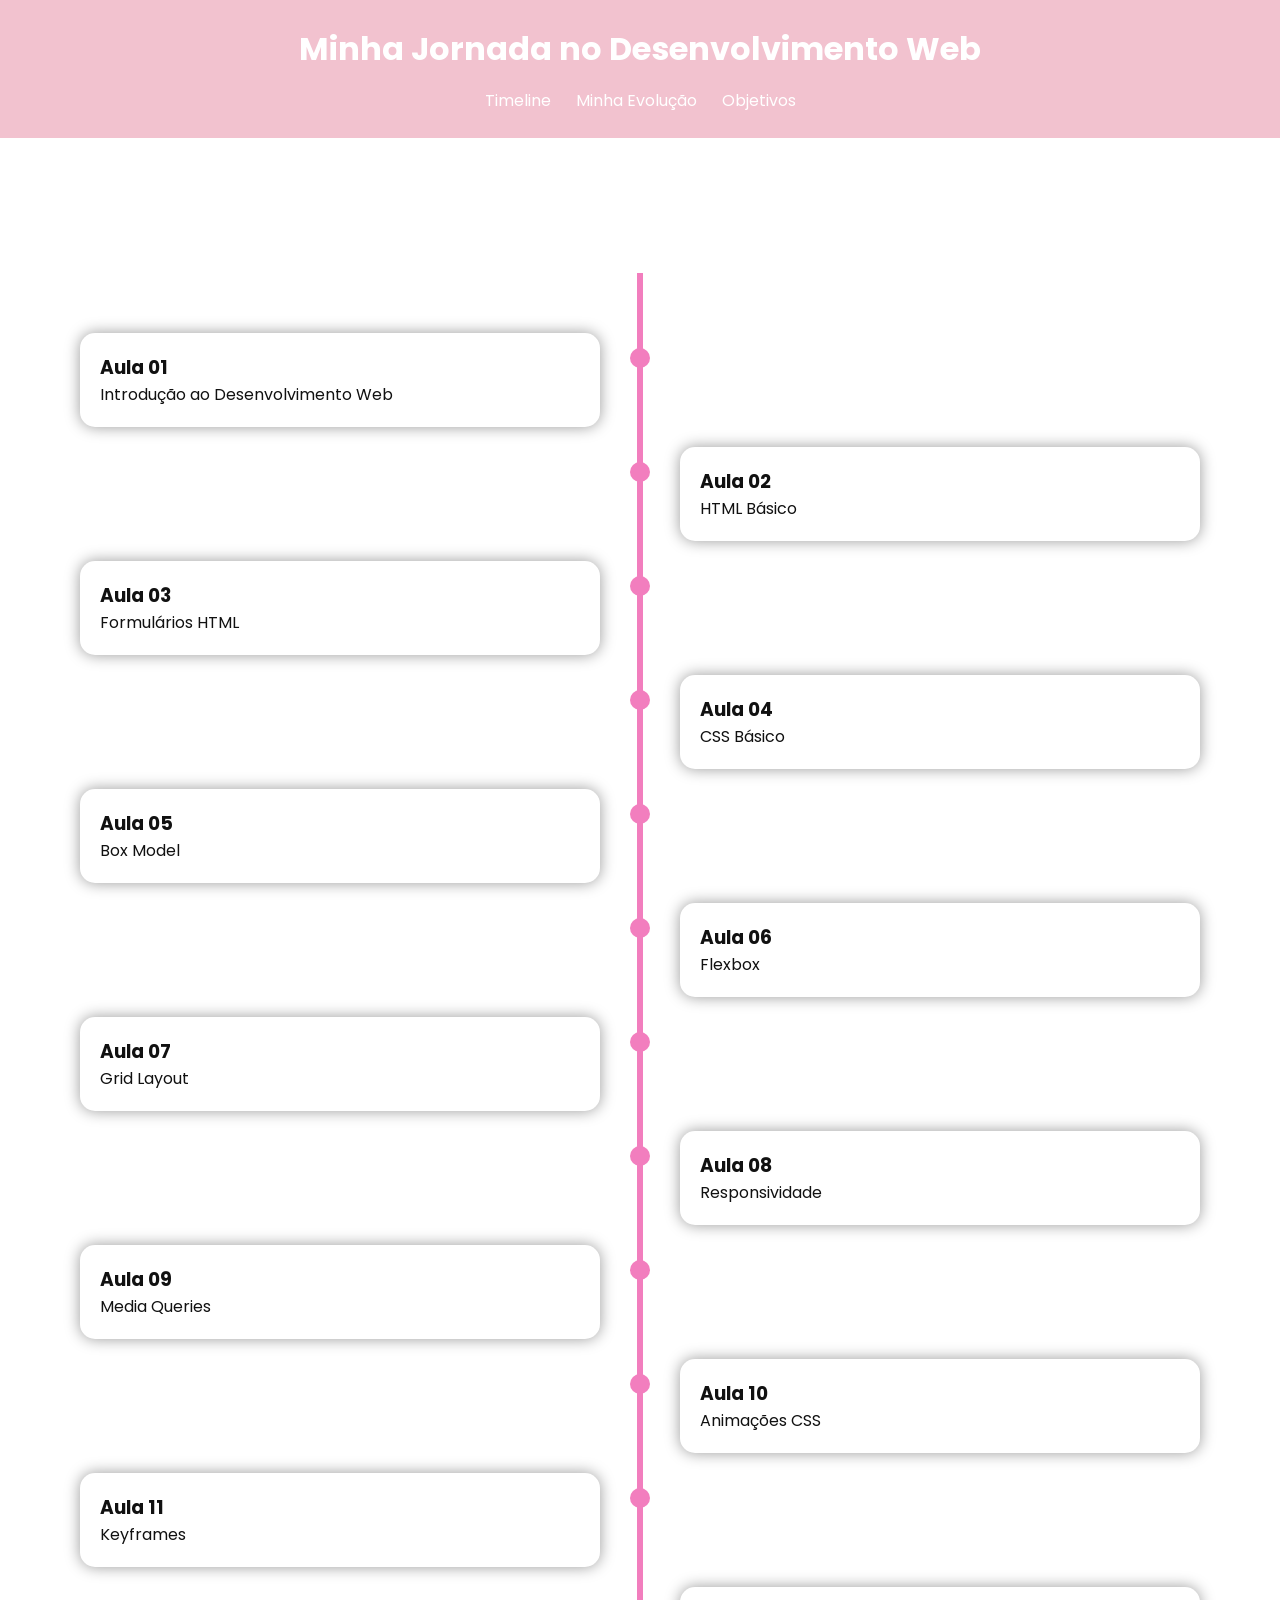
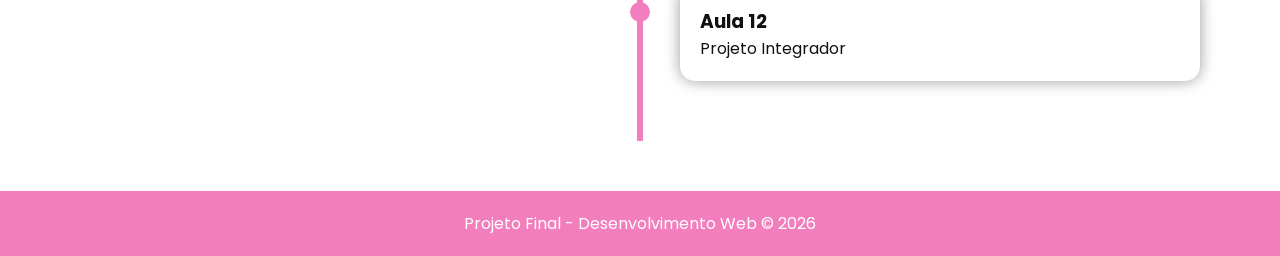
==== index.html @ 27637307 "first commit" ====
<!DOCTYPE html>
<html lang="pt-BR">
<head>
    <meta charset="UTF-8">
    <meta name="viewport" content="width=device-width, initial-scale=1.0">
    <title>Minha Evolução em Desenvolvimento Web</title>

    <link rel="stylesheet" href="style.css">

    <link rel="preconnect" href="https://fonts.googleapis.com">
    <link href="https://fonts.googleapis.com/css2?family=Poppins:wght@300;400;600;700&display=swap" rel="stylesheet">
</head>
<body>

<header>
    <h1>Minha Jornada no Desenvolvimento Web</h1>

    <nav>
        <a href="#timeline">Timeline</a>
        <a href="minha.html">Minha Evolução</a>
        <a href="objetivos.html">Objetivos</a>
    </nav>
</header>

<main>



<section id="timeline">
<br>
<br>
    <h2 class="titulo">Linha do Tempo do Semestre</h2>

    <div class="timeline">

        <article class="container left">
            <div class="content">
                <h3>Aula 01</h3>
                <p>Introdução ao Desenvolvimento Web</p>
            </div>
        </article>

        <article class="container right">
            <div class="content">
                <h3>Aula 02</h3>
                <p>HTML Básico</p>
            </div>
        </article>

        <article class="container left">
            <div class="content">
                <h3>Aula 03</h3>
                <p>Formulários HTML</p>
            </div>
        </article>

        <article class="container right">
            <div class="content">
                <h3>Aula 04</h3>
                <p>CSS Básico</p>
            </div>
        </article>

        <article class="container left">
            <div class="content">
                <h3>Aula 05</h3>
                <p>Box Model</p>
            </div>
        </article>

        <article class="container right">
            <div class="content">
                <h3>Aula 06</h3>
                <p>Flexbox</p>
            </div>
        </article>

        <article class="container left">
            <div class="content">
                <h3>Aula 07</h3>
                <p>Grid Layout</p>
            </div>
        </article>

        <article class="container right">
            <div class="content">
                <h3>Aula 08</h3>
                <p>Responsividade</p>
            </div>
        </article>

        <article class="container left">
            <div class="content">
                <h3>Aula 09</h3>
                <p>Media Queries</p>
            </div>
        </article>

        <article class="container right">
            <div class="content">
                <h3>Aula 10</h3>
                <p>Animações CSS</p>
            </div>
        </article>

        <article class="container left">
            <div class="content">
                <h3>Aula 11</h3>
                <p>Keyframes</p>
            </div>
        </article>

        <article class="container right">
            <div class="content">
                <h3>Aula 12</h3>
                <p>Projeto Integrador</p>
            </div>
        </article>

    </div>

</section>
<br>
<br>
</main>

<footer>
    <p>Projeto Final - Desenvolvimento Web © 2026</p>
</footer>

</body>
</html>
---- style.css ----
* {
  margin: 0;
  padding: 0;
  box-sizing: border-box;
  scroll-behavior: smooth;
}

body {
  font-family: 'Poppins', sans-serif;

  background-image: url("https://i.pinimg.com/736x/f0/92/5a/f0925a8958ac8ea048b98f828a087882.jpg");

  background-size: cover; 
  background-position: center; 
  background-repeat: no-repeat; 
  background-attachment: fixed; 

  color: white;
}

header {
  background: #F2C2CF;
  padding: 25px;
  text-align: center;
  position: sticky;
  top: 0;
  z-index: 100;
}

header h1 {
  margin-bottom: 15px;
}

nav {
  display: flex;
  justify-content: center;
  gap: 25px;
}

nav a {
  color: white;
  text-decoration: none;
  transition: .3s;
}

nav a:hover {
  color: #F27EBE;
}

.hero {
  text-align: center;
  padding: 80px 20px;
  animation: fadeIn 2s;
}

.titulo {
  text-align: center;
  margin-bottom: 50px;
}

.timeline {
  position: relative;
  max-width: 1200px;
  margin: auto;
  padding: 50px 0;
}

.timeline::after {
  content: '';
  position: absolute;
  width: 6px;
  background: #F27EBE;
  top: 0;
  bottom: 0;
  left: 50%;
  margin-left: -3px;
}

.container {
  padding: 10px 40px;
  position: relative;
  width: 50%;
}

.content {
  background: white;
  color: #111;
  padding: 20px;
  border-radius: 15px;
  box-shadow: 0 0 15px rgba(0, 0, 0, .4);
  animation: slideIn 1.5s;
}

.left {
  left: 0;
}

.right {
  left: 50%;
}

.container::after {
  content: '';
  position: absolute;
  width: 20px;
  height: 20px;
  background: #F27EBE;
  border-radius: 50%;
  top: 25px;
  right: -10px;
  animation: pulse 2s infinite;
}

.right::after {
  left: -10px;
}

footer {
  text-align: center;
  background: #F27EBE;
  padding: 20px;
}



@keyframes fadeIn {
  from {
    opacity: 0;
  }

  to {
    opacity: 1;
  }
}

@keyframes slideIn {
  from {
    transform: translateY(50px);
    opacity: 0;
  }

  to {
    transform: translateY(0);
    opacity: 1;
  }
}

@keyframes pulse {
  0% {
    transform: scale(1);
  }

  50% {
    transform: scale(1.3);
  }

  100% {
    transform: scale(1);
  }
}



@media(max-width:1023px) {

  .cards {
    flex-direction: column;
    align-items: center;
  }
}



@media(max-width:767px) {

  .timeline::after {
    left: 30px;
  }

  .container {
    width: 100%;
    padding-left: 70px;
    padding-right: 20px;
  }

  .right {
    left: 0;
  }

  .left::after,
  .right::after {
    left: 20px;
  }

  nav {
    flex-direction: column;
  }
}
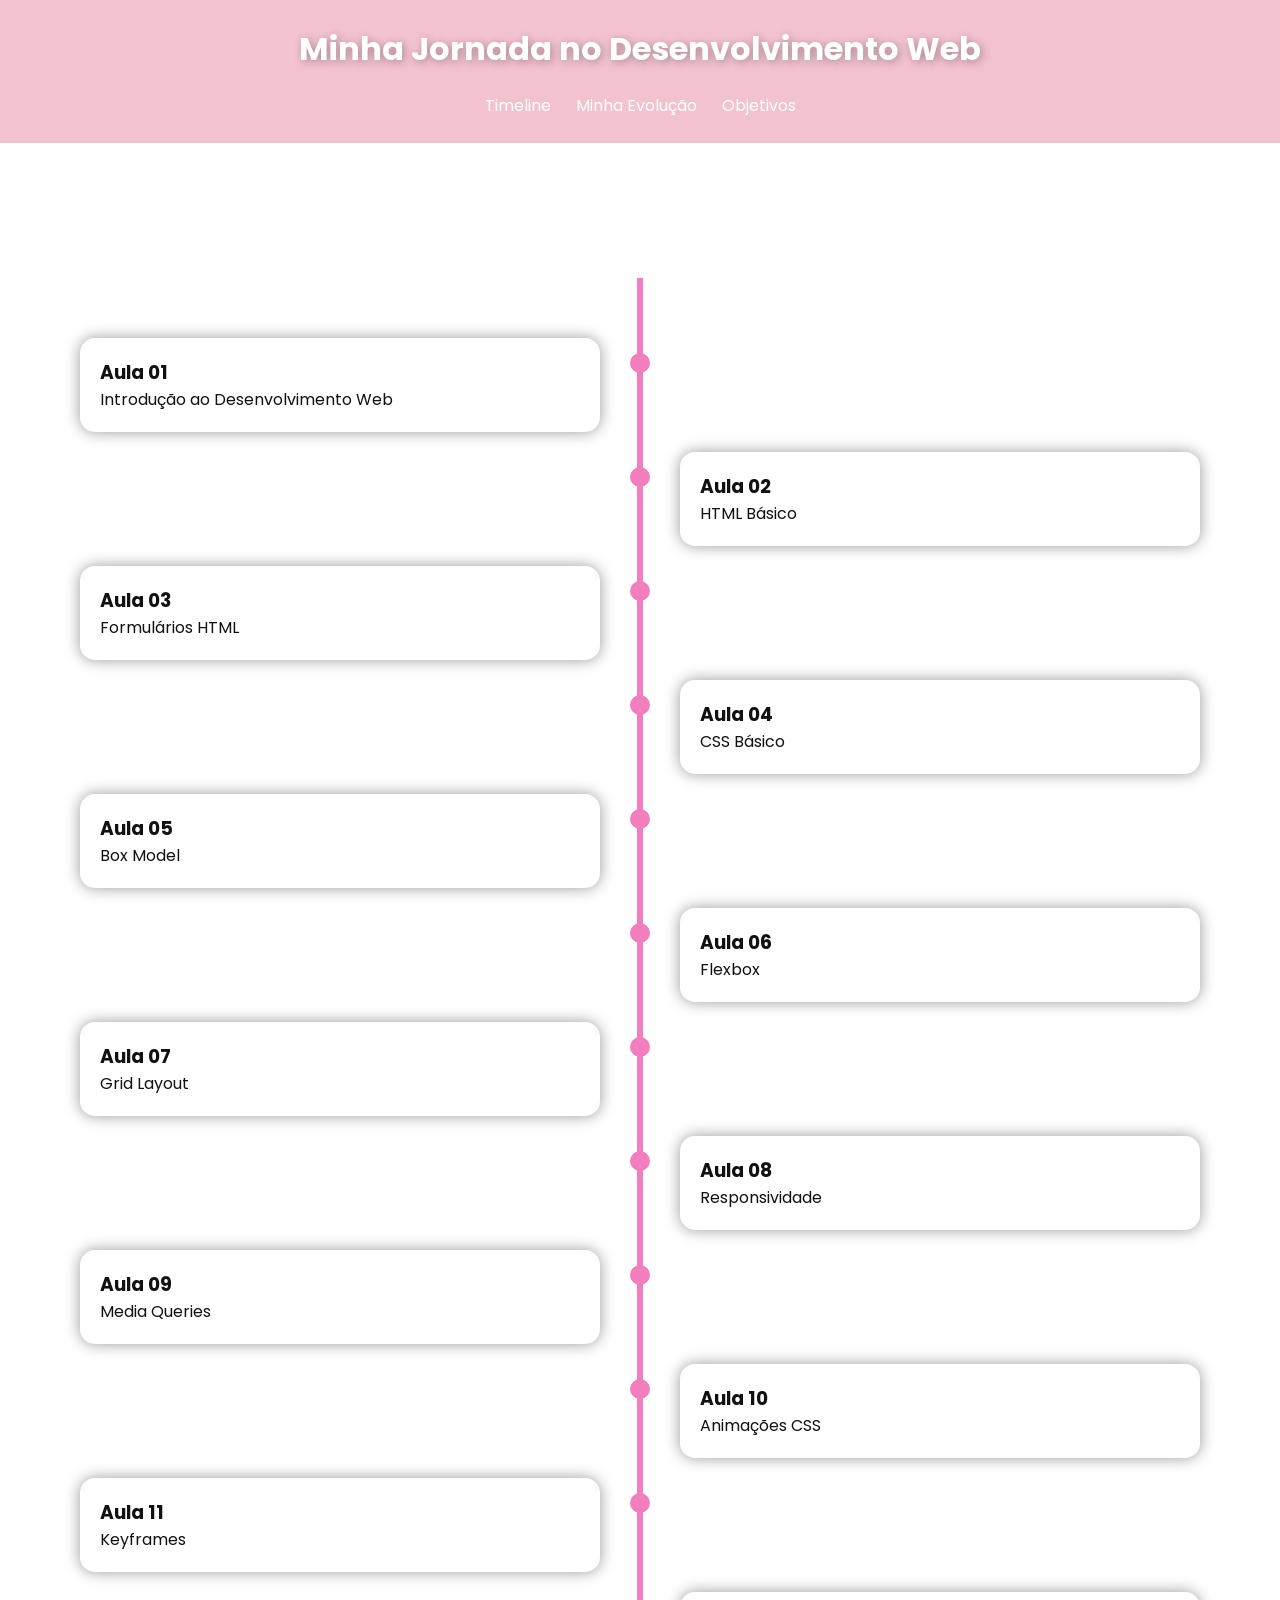
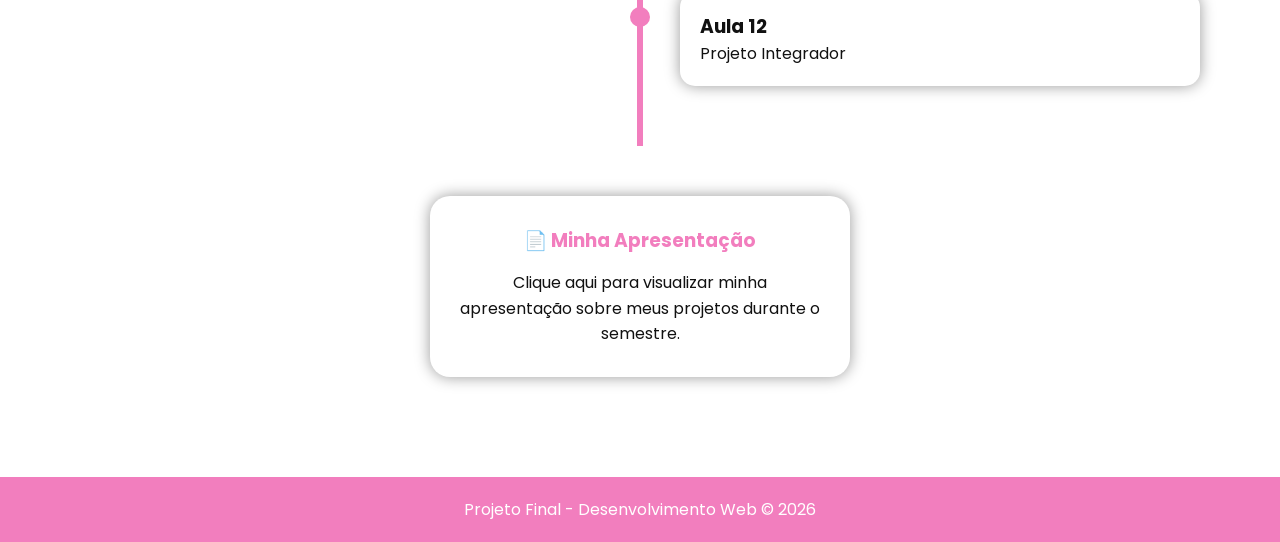
==== commit 08e749d8: "commit final" ====
--- a/index.html
+++ b/index.html
@@ -24,11 +24,11 @@
 
 <main>
 
+<section id="timeline">
 
+    <br>
+    <br>
 
-<section id="timeline">
-<br>
-<br>
     <h2 class="titulo">Linha do Tempo do Semestre</h2>
 
     <div class="timeline">
@@ -120,8 +120,24 @@
     </div>
 
 </section>
+
+<section class="canva">
+
+    <a href="https://www.canva.com/design/DAHMXOtLBWE/8ppwLoHEiD_LlyvqUIR0MQ/edit" target="_blank" class="card-canva">
+
+        <h3>📄 Minha Apresentação</h3>
+
+        <p>
+            Clique aqui para visualizar minha apresentação sobre meus projetos durante o semestre.
+        </p>
+
+    </a>
+
+</section>
+
 <br>
 <br>
+
 </main>
 
 <footer>
--- a/style.css
+++ b/style.css
@@ -1,198 +1,229 @@
 * {
-  margin: 0;
-  padding: 0;
-  box-sizing: border-box;
-  scroll-behavior: smooth;
+    margin: 0;
+    padding: 0;
+    box-sizing: border-box;
+    scroll-behavior: smooth;
 }
 
 body {
-  font-family: 'Poppins', sans-serif;
-
-  background-image: url("https://i.pinimg.com/736x/f0/92/5a/f0925a8958ac8ea048b98f828a087882.jpg");
-
-  background-size: cover; 
-  background-position: center; 
-  background-repeat: no-repeat; 
-  background-attachment: fixed; 
-
-  color: white;
+    font-family: 'Poppins', sans-serif;
+
+    background-image: url("https://i.pinimg.com/736x/f0/92/5a/f0925a8958ac8ea048b98f828a087882.jpg");
+    background-size: cover;
+    background-position: center;
+    background-repeat: no-repeat;
+    background-attachment: fixed;
+
+    color: #ffffff;
 }
 
 header {
-  background: #F2C2CF;
-  padding: 25px;
-  text-align: center;
-  position: sticky;
-  top: 0;
-  z-index: 100;
-}
-
-header h1 {
-  margin-bottom: 15px;
+    background: #F2C2CF;
+    padding: 25px;
+    text-align: center;
+    position: sticky;
+    top: 0;
+    z-index: 100;
+}
+
+header h1{
+    color:#ffffff;
+    margin-bottom:20px;
+    text-shadow:2px 2px 8px rgba(0,0,0,0.3);
+    animation: fadeDown 1s ease;
 }
 
 nav {
-  display: flex;
-  justify-content: center;
-  gap: 25px;
+    display: flex;
+    justify-content: center;
+    gap: 25px;
 }
 
 nav a {
-  color: white;
-  text-decoration: none;
-  transition: .3s;
+    color: white;
+    text-decoration: none;
+    transition: .3s;
 }
 
 nav a:hover {
-  color: #F27EBE;
-}
-
-.hero {
-  text-align: center;
-  padding: 80px 20px;
-  animation: fadeIn 2s;
+    color: #F27EBE;
 }
 
 .titulo {
-  text-align: center;
-  margin-bottom: 50px;
+    text-align: center;
+    margin-bottom: 50px;
+    animation: fadeUp 1s ease;
 }
 
 .timeline {
-  position: relative;
-  max-width: 1200px;
-  margin: auto;
-  padding: 50px 0;
+    position: relative;
+    max-width: 1200px;
+    margin: auto;
+    padding: 50px 0;
 }
 
 .timeline::after {
-  content: '';
-  position: absolute;
-  width: 6px;
-  background: #F27EBE;
-  top: 0;
-  bottom: 0;
-  left: 50%;
-  margin-left: -3px;
+    content: '';
+    position: absolute;
+    width: 6px;
+    background: #F27EBE;
+    top: 0;
+    bottom: 0;
+    left: 50%;
+    margin-left: -3px;
 }
 
 .container {
-  padding: 10px 40px;
-  position: relative;
-  width: 50%;
+    padding: 10px 40px;
+    position: relative;
+    width: 50%;
 }
 
 .content {
-  background: white;
-  color: #111;
-  padding: 20px;
-  border-radius: 15px;
-  box-shadow: 0 0 15px rgba(0, 0, 0, .4);
-  animation: slideIn 1.5s;
+    background: white;
+    color: #111;
+    padding: 20px;
+    border-radius: 15px;
+    box-shadow: 0 0 15px rgba(0, 0, 0, .4);
+    animation: fadeUp 0.8s ease forwards;
+    transition: transform .3s ease, box-shadow .3s ease;
+}
+
+.content:hover{
+    transform: translateY(-5px);
+    box-shadow: 0 12px 25px rgba(0,0,0,.2);
 }
 
 .left {
-  left: 0;
+    left: 0;
 }
 
 .right {
-  left: 50%;
+    left: 50%;
 }
 
 .container::after {
-  content: '';
-  position: absolute;
-  width: 20px;
-  height: 20px;
-  background: #F27EBE;
-  border-radius: 50%;
-  top: 25px;
-  right: -10px;
-  animation: pulse 2s infinite;
+    content: '';
+    position: absolute;
+    width: 20px;
+    height: 20px;
+    background: #F27EBE;
+    border-radius: 50%;
+    top: 25px;
+    right: -10px;
+    animation: pulse 2s infinite;
 }
 
 .right::after {
-  left: -10px;
+    left: -10px;
+}
+
+.canva {
+    display: flex;
+    justify-content: center;
+    margin: 50px 0;
+}
+
+.card-canva {
+    width: 420px;
+    background: white;
+    color: #111;
+    text-decoration: none;
+    padding: 30px;
+    border-radius: 20px;
+    box-shadow: 0 0 15px rgba(0,0,0,.4);
+
+    transition: transform .4s ease, box-shadow .4s ease;
+
+    animation: fadeUp 1.2s ease;
+}
+
+.card-canva:hover {
+    transform: translateY(-8px);
+    box-shadow: 0 15px 30px rgba(0,0,0,.2);
+}
+
+.card-canva h3 {
+    color: #F27EBE;
+    text-align: center;
+    margin-bottom: 15px;
+}
+
+.card-canva p {
+    text-align: center;
+    line-height: 1.6;
 }
 
 footer {
-  text-align: center;
-  background: #F27EBE;
-  padding: 20px;
-}
-
-
-
-@keyframes fadeIn {
-  from {
-    opacity: 0;
-  }
-
-  to {
-    opacity: 1;
-  }
-}
-
-@keyframes slideIn {
-  from {
-    transform: translateY(50px);
-    opacity: 0;
-  }
-
-  to {
-    transform: translateY(0);
-    opacity: 1;
-  }
+    text-align: center;
+    background: #F27EBE;
+    padding: 20px;
 }
 
 @keyframes pulse {
-  0% {
-    transform: scale(1);
-  }
-
-  50% {
-    transform: scale(1.3);
-  }
-
-  100% {
-    transform: scale(1);
-  }
-}
-
-
-
-@media(max-width:1023px) {
-
-  .cards {
-    flex-direction: column;
-    align-items: center;
-  }
-}
-
-
+    0% {
+        transform: scale(1);
+    }
+
+    50% {
+        transform: scale(1.2);
+    }
+
+    100% {
+        transform: scale(1);
+    }
+}
+
+@keyframes fadeUp {
+    from{
+        opacity: 0;
+        transform: translateY(40px);
+    }
+
+    to{
+        opacity: 1;
+        transform: translateY(0);
+    }
+}
+
+@keyframes fadeDown {
+    from{
+        opacity: 0;
+        transform: translateY(-30px);
+    }
+
+    to{
+        opacity: 1;
+        transform: translateY(0);
+    }
+}
 
 @media(max-width:767px) {
 
-  .timeline::after {
-    left: 30px;
-  }
-
-  .container {
-    width: 100%;
-    padding-left: 70px;
-    padding-right: 20px;
-  }
-
-  .right {
-    left: 0;
-  }
-
-  .left::after,
-  .right::after {
-    left: 20px;
-  }
-
-  nav {
-    flex-direction: column;
-  }
+    .timeline::after {
+        left: 30px;
+    }
+
+    .container {
+        width: 100%;
+        padding-left: 70px;
+        padding-right: 20px;
+    }
+
+    .right {
+        left: 0;
+    }
+
+    .left::after,
+    .right::after {
+        left: 20px;
+    }
+
+    nav {
+        flex-direction: column;
+    }
+
+    .card-canva {
+        width: 90%;
+    }
 }
